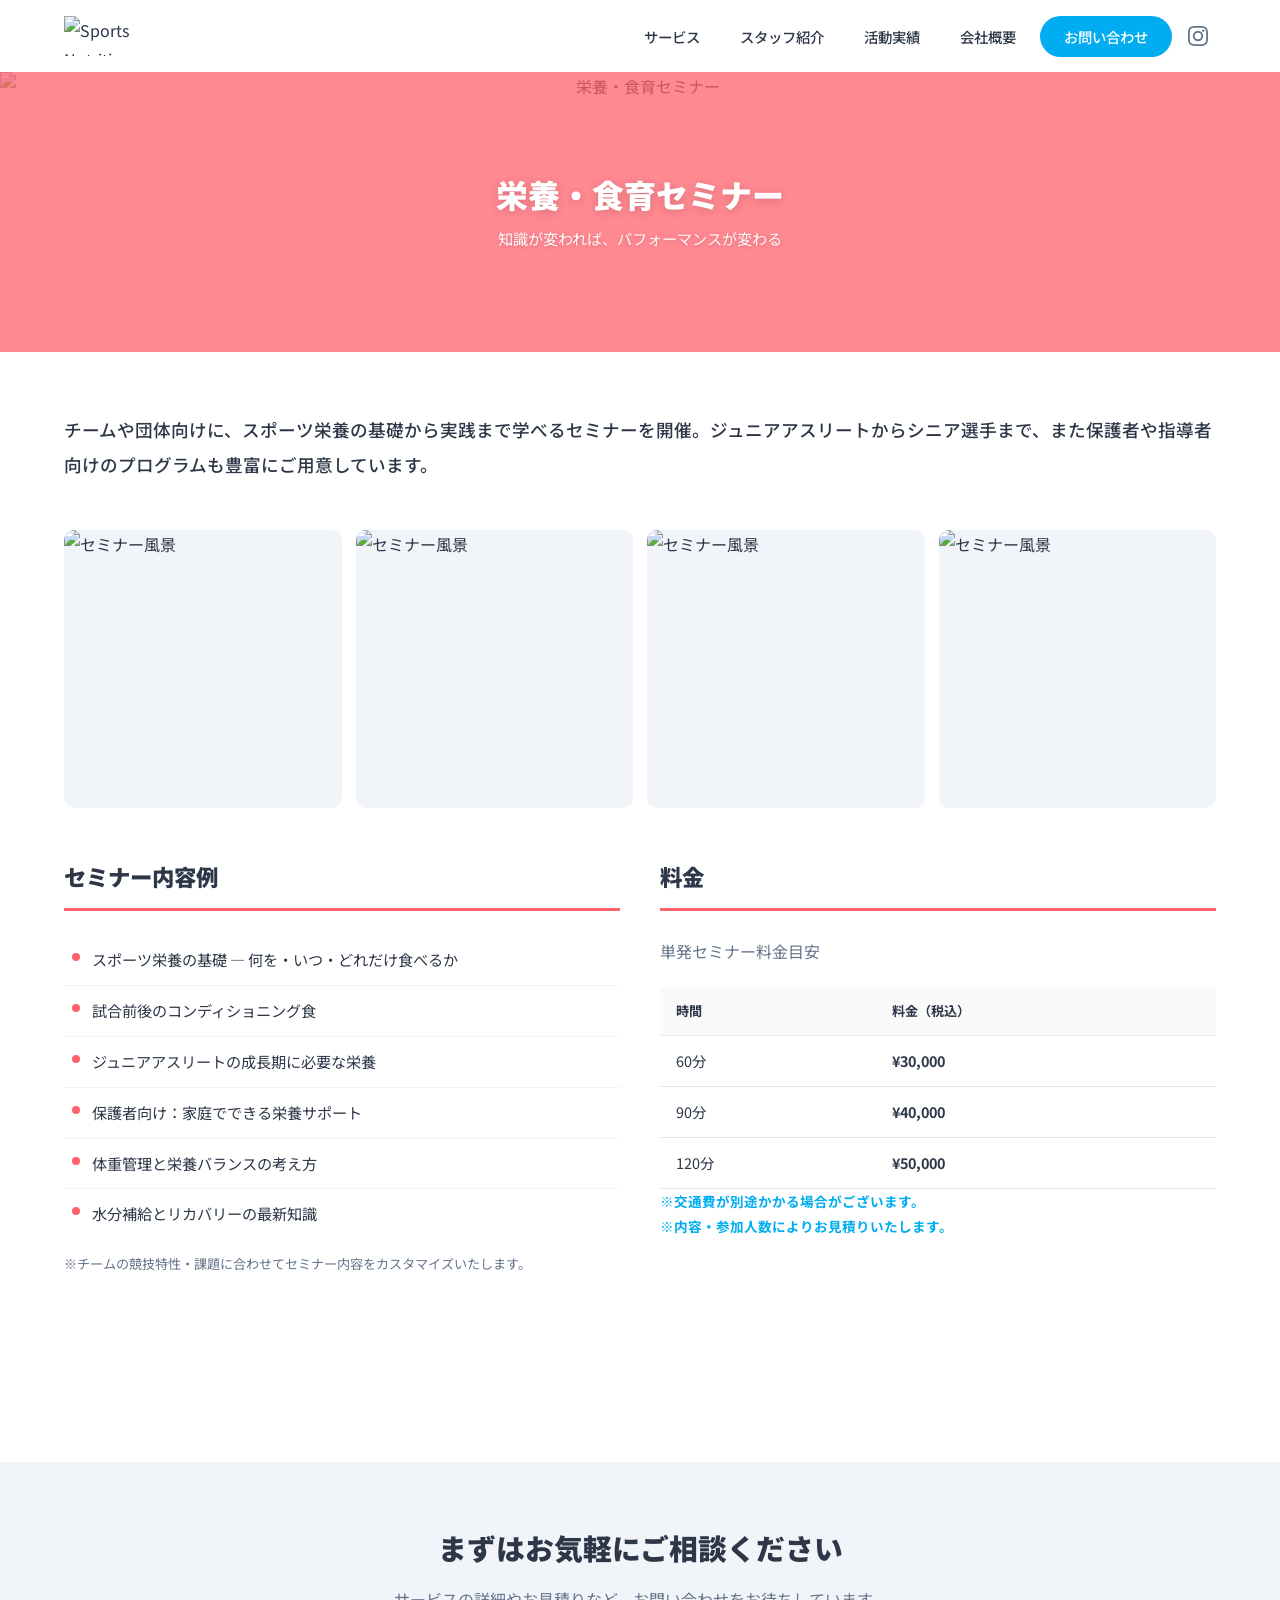
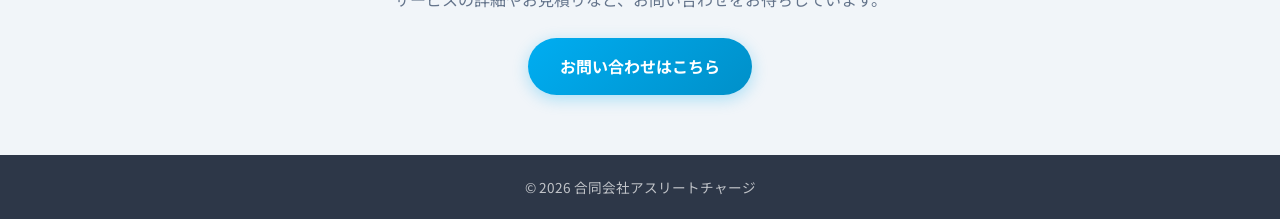
==== services/seminar.html @ feba88a8 "Add files via upload" ====
<!DOCTYPE html>
<html lang="ja">
<head>
  <meta charset="UTF-8">
  <meta name="viewport" content="width=device-width, initial-scale=1.0">
  <title>栄養・食育セミナー | スポーツ栄養サポート</title>
  <link rel="stylesheet" href="../css/style.css">
  <link rel="stylesheet" href="../css/service-detail.css">
  <link rel="preconnect" href="https://fonts.googleapis.com">
  <link rel="preconnect" href="https://fonts.gstatic.com" crossorigin>
  <link href="https://fonts.googleapis.com/css2?family=Noto+Sans+JP:wght@400;500;700;900&family=Poppins:wght@600;700;800&display=swap" rel="stylesheet">
</head>
<body>

  <!-- HEADER -->
  <header class="header header--scrolled" id="header">
    <div class="container header__inner">
      <a href="../index.html" class="header__logo">
        <img src="../images/common/logo.png" alt="Sports Nutrition" class="logo-img">
      </a>
      <nav class="header__nav" id="nav">
        <ul class="nav-list">
          <li class="nav-item--has-sub">
            <a href="../index.html#services" class="nav-link">サービス</a>
            <ul class="nav-sub">
              <li><a href="cafeteria.html" class="nav-sub__link">食堂運営</a></li>
              <li><a href="bento.html" class="nav-sub__link">弁当受注</a></li>
              <li><a href="seminar.html" class="nav-sub__link">栄養セミナー</a></li>
              <li><a href="consulting.html" class="nav-sub__link">栄養コンサルティング</a></li>
              <li><a href="counseling.html" class="nav-sub__link">オンライン栄養相談</a></li>
            </ul>
          </li>
          <li><a href="../index.html#team" class="nav-link">スタッフ紹介</a></li>
          <li><a href="../index.html#results" class="nav-link">活動実績</a></li>
          <li><a href="../index.html#company" class="nav-link">会社概要</a></li>
          <li><a href="mailto:info@sports-nutrition.example.jp?subject=%E3%81%8A%E5%95%8F%E3%81%84%E5%90%88%E3%82%8F%E3%81%9B" class="nav-link nav-link--cta">お問い合わせ</a></li>
        </ul>
      </nav>
      <div class="header__social">
        <a href="https://www.instagram.com/athletecharge" target="_blank" rel="noopener" class="social-icon social-icon--instagram" aria-label="Instagram">
          <svg viewBox="0 0 24 24" width="20" height="20" fill="currentColor"><path d="M12 2.163c3.204 0 3.584.012 4.85.07 3.252.148 4.771 1.691 4.919 4.919.058 1.265.069 1.645.069 4.849 0 3.205-.012 3.584-.069 4.849-.149 3.225-1.664 4.771-4.919 4.919-1.266.058-1.644.07-4.85.07-3.204 0-3.584-.012-4.849-.07-3.26-.149-4.771-1.699-4.919-4.92-.058-1.265-.07-1.644-.07-4.849 0-3.204.013-3.583.07-4.849.149-3.227 1.664-4.771 4.919-4.919 1.266-.057 1.645-.069 4.849-.069zM12 0C8.741 0 8.333.014 7.053.072 2.695.272.273 2.69.073 7.052.014 8.333 0 8.741 0 12c0 3.259.014 3.668.072 4.948.2 4.358 2.618 6.78 6.98 6.98C8.333 23.986 8.741 24 12 24c3.259 0 3.668-.014 4.948-.072 4.354-.2 6.782-2.618 6.979-6.98.059-1.28.073-1.689.073-4.948 0-3.259-.014-3.667-.072-4.947-.196-4.354-2.617-6.78-6.979-6.98C15.668.014 15.259 0 12 0zm0 5.838a6.162 6.162 0 100 12.324 6.162 6.162 0 000-12.324zM12 16a4 4 0 110-8 4 4 0 010 8zm6.406-11.845a1.44 1.44 0 100 2.881 1.44 1.44 0 000-2.881z"/></svg>
        </a>
      </div>
      <button class="header__hamburger" id="hamburger" aria-label="メニューを開く">
        <span></span><span></span><span></span>
      </button>
    </div>
  </header>

  <!-- HERO -->
  <section class="subpage-hero subpage-hero--red">
    <div class="subpage-hero__bg">
      <img src="../images/home/service-seminar.jpg" alt="栄養・食育セミナー">
      <div class="subpage-hero__overlay subpage-hero__overlay--red"></div>
    </div>
    <div class="container subpage-hero__content">
      <h1 class="subpage-hero__title">栄養・食育セミナー</h1>
      <p class="subpage-hero__subtitle">知識が変われば、パフォーマンスが変わる</p>
    </div>
  </section>

  <!-- MAIN CONTENT -->
  <section class="service-detail">
    <div class="container">
      <p class="lead">チームや団体向けに、スポーツ栄養の基礎から実践まで学べるセミナーを開催。ジュニアアスリートからシニア選手まで、また保護者や指導者向けのプログラムも豊富にご用意しています。</p>

      <!-- 写真ギャラリー -->
      <div class="seminar-gallery">
        <div class="seminar-gallery__item">
          <img src="../images/seminar/seminar-photo-01.jpg" alt="セミナー風景">
        </div>
        <div class="seminar-gallery__item">
          <img src="../images/seminar/seminar-photo-02.jpg" alt="セミナー風景">
        </div>
        <div class="seminar-gallery__item">
          <img src="../images/seminar/seminar-photo-03.jpg" alt="セミナー風景">
        </div>
        <div class="seminar-gallery__item">
          <img src="../images/seminar/seminar-photo-04.jpg" alt="セミナー風景">
        </div>
      </div>

      <!-- セミナー内容例 & 講演実績 2カラム -->
      <div class="seminar-columns">
        <div class="seminar-columns__col">
          <h2 class="border--red">セミナー内容例</h2>
          <ul class="seminar-list">
            <li>スポーツ栄養の基礎 ― 何を・いつ・どれだけ食べるか</li>
            <li>試合前後のコンディショニング食</li>
            <li>ジュニアアスリートの成長期に必要な栄養</li>
            <li>保護者向け：家庭でできる栄養サポート</li>
            <li>体重管理と栄養バランスの考え方</li>
            <li>水分補給とリカバリーの最新知識</li>
          </ul>
          <p class="seminar-text-note">※チームの競技特性・課題に合わせてセミナー内容をカスタマイズいたします。</p>
        </div>
        <div class="seminar-columns__col">
          <h2 class="border--red">料金</h2>
          <p>単発セミナー料金目安</p>
          <div class="reservation-notice">
            <table class="cancel-table">
              <thead>
                <tr>
                  <th>時間</th>
                  <th>料金（税込）</th>
                </tr>
              </thead>
              <tbody>
                <tr>
                  <td>60分</td>
                  <td><strong>¥30,000</strong></td>
                </tr>
                <tr>
                  <td>90分</td>
                  <td><strong>¥40,000</strong></td>
                </tr>
                <tr>
                  <td>120分</td>
                  <td><strong>¥50,000</strong></td>
                </tr>
              </tbody>
            </table>
            <p class="reservation-notice__note">※交通費が別途かかる場合がございます。<br>※内容・参加人数によりお見積りいたします。</p>
          </div>
        </div>
      </div>
    </div>
  </section>

  <!-- SUB PAGE CTA -->
  <section class="subpage-cta">
    <div class="container">
      <h2>まずはお気軽にご相談ください</h2>
      <p>サービスの詳細やお見積りなど、お問い合わせをお待ちしています。</p>
      <a href="../index.html#contact" class="btn btn--primary">お問い合わせはこちら</a>
    </div>
  </section>

  <!-- FOOTER -->
  <footer class="footer">
    <div class="footer__bottom">
      <p>&copy; 2026 合同会社アスリートチャージ</p>
    </div>
  </footer>

  <script src="../js/main.js"></script>
</body>
</html>
---- css/style.css ----
/* ========================================
   Sports Nutrition - Stylesheet
   Brand Colors:
     Blue:   #00adf1
     Yellow: #ffb900
     Red:    #ff616d
     Green:  #55c064
   ======================================== */

/* ---------- Reset & Base ---------- */
*,
*::before,
*::after {
  margin: 0;
  padding: 0;
  box-sizing: border-box;
}

:root {
  --blue: #00adf1;
  --blue-light: #e6f7fe;
  --blue-dark: #0090c9;
  --yellow: #ffb900;
  --yellow-light: #fff6dd;
  --yellow-dark: #d99e00;
  --red: #ff616d;
  --red-light: #ffe8ea;
  --red-dark: #e04550;
  --green: #55c064;
  --green-light: #e8f7ea;
  --green-dark: #43a352;
  --dark: #2d3748;
  --gray: #64748b;
  --gray-light: #f1f5f9;
  --white: #ffffff;
  --radius: 16px;
  --radius-sm: 10px;
  --radius-lg: 24px;
  --shadow: 0 4px 24px rgba(0, 0, 0, 0.06);
  --shadow-lg: 0 8px 40px rgba(0, 0, 0, 0.10);
  --transition: 0.3s cubic-bezier(0.4, 0, 0.2, 1);
}

html {
  scroll-behavior: smooth;
  scroll-padding-top: 80px;
}

body {
  font-family: 'Noto Sans JP', sans-serif;
  font-size: 16px;
  line-height: 1.8;
  color: var(--dark);
  background: var(--white);
  overflow-x: hidden;
}

img {
  max-width: 100%;
  height: auto;
  display: block;
}

a {
  text-decoration: none;
  color: inherit;
  transition: var(--transition);
}

ul {
  list-style: none;
}

.container {
  max-width: 1200px;
  margin: 0 auto;
  padding: 0 24px;
}

.sp-hide {
  display: inline;
}

/* ---------- Buttons ---------- */
.btn {
  display: inline-flex;
  align-items: center;
  justify-content: center;
  padding: 14px 32px;
  border-radius: 50px;
  font-size: 1rem;
  font-weight: 700;
  cursor: pointer;
  border: none;
  transition: var(--transition);
  text-align: center;
}

.btn--primary {
  background: linear-gradient(135deg, var(--blue), var(--blue-dark));
  color: var(--white);
  box-shadow: 0 4px 16px rgba(0, 173, 241, 0.3);
}

.btn--primary:hover {
  transform: translateY(-2px);
  box-shadow: 0 6px 24px rgba(0, 173, 241, 0.4);
}

.btn--outline {
  background: transparent;
  color: var(--blue);
  border: 2px solid var(--blue);
}

.btn--outline:hover {
  background: var(--blue);
  color: var(--white);
}

.btn--white {
  background: var(--white);
  color: var(--blue);
  box-shadow: 0 4px 16px rgba(0, 0, 0, 0.1);
}

.btn--white:hover {
  transform: translateY(-2px);
  box-shadow: 0 6px 24px rgba(0, 0, 0, 0.15);
}

.btn--full {
  width: 100%;
}

/* ---------- Section Common ---------- */
.section {
  padding: 100px 0;
}

.section--colored {
  background: var(--gray-light);
}

.section__header {
  text-align: center;
  margin-bottom: 60px;
}

.section__label {
  display: inline-block;
  font-family: 'Poppins', sans-serif;
  font-weight: 700;
  font-size: 0.875rem;
  letter-spacing: 0.1em;
  text-transform: uppercase;
  color: var(--blue);
  background: var(--blue-light);
  padding: 6px 20px;
  border-radius: 50px;
  margin-bottom: 16px;
}

.section__title {
  font-size: 2.25rem;
  font-weight: 900;
  line-height: 1.3;
  margin-bottom: 12px;
}

.section__subtitle {
  font-size: 1.1rem;
  color: var(--gray);
}

/* ---------- Header ---------- */
.header {
  position: fixed;
  top: 0;
  left: 0;
  width: 100%;
  z-index: 1000;
  background: rgba(255, 255, 255, 0.95);
  backdrop-filter: blur(12px);
  transition: var(--transition);
}

.header--scrolled {
  box-shadow: 0 2px 20px rgba(0, 0, 0, 0.08);
}

.header__inner {
  display: flex;
  align-items: center;
  justify-content: space-between;
  height: 72px;
}

.header__logo {
  display: flex;
  align-items: center;
  gap: 10px;
}

.logo-img {
  height: 40px;
  width: 120px;
  object-fit: contain;
  display: block;
}

.logo-img--inline {
  height: 32px;
  width: 96px;
  object-fit: contain;
  display: inline-block;
  vertical-align: middle;
  margin-right: 8px;
}

.header__nav {
  margin-left: auto;
}

.nav-list {
  display: flex;
  align-items: center;
  gap: 8px;
}

.nav-link {
  padding: 8px 16px;
  font-size: 0.9rem;
  font-weight: 500;
  color: var(--dark);
  border-radius: 50px;
  transition: var(--transition);
}

.nav-link:hover {
  color: var(--blue);
  background: var(--blue-light);
}

/* Nav submenu (desktop: dropdown on hover) */
.nav-item--has-sub {
  position: relative;
}

.nav-sub {
  display: none;
  position: absolute;
  top: 100%;
  left: 0;
  min-width: 220px;
  background: var(--white);
  border-radius: var(--radius-sm);
  box-shadow: var(--shadow-lg);
  padding: 8px 0;
  z-index: 100;
}

.nav-item--has-sub:hover .nav-sub {
  display: block;
}

.nav-sub__link {
  display: block;
  padding: 10px 20px;
  font-size: 0.85rem;
  font-weight: 500;
  color: var(--dark);
  transition: var(--transition);
}

.nav-sub__link:hover {
  color: var(--blue);
  background: var(--blue-light);
}

.nav-link--cta {
  background: var(--blue);
  color: var(--white) !important;
  padding: 10px 24px;
}

.nav-link--cta:hover {
  background: var(--blue-dark);
  color: var(--white) !important;
}

.header__hamburger {
  display: none;
  flex-direction: column;
  gap: 5px;
  background: none;
  border: none;
  cursor: pointer;
  padding: 8px;
}

.header__hamburger span {
  display: block;
  width: 24px;
  height: 2px;
  background: var(--dark);
  border-radius: 2px;
  transition: var(--transition);
}

/* ---------- Hero ---------- */
/* ---------- Hero ---------- */
.hero {
  padding-top: 72px;
  background: var(--white);
  overflow: hidden;
}

.hero__inner {
  max-width: 1200px;
  margin: 0 auto;
  padding: 0 24px;
  display: flex;
  align-items: center;
  min-height: 520px;
  gap: 40px;
}

/* --- Text side --- */
.hero__text {
  flex: 1;
  min-width: 0;
  padding: 56px 0;
  opacity: 0;
  animation: heroFadeUp 0.8s cubic-bezier(0.22, 1, 0.36, 1) 0.2s forwards;
}

.hero__label {
  display: inline-block;
  font-family: 'Poppins', sans-serif;
  font-size: 0.75rem;
  font-weight: 700;
  letter-spacing: 0.12em;
  text-transform: uppercase;
  color: var(--blue);
  background: var(--blue-light);
  padding: 4px 14px;
  border-radius: 100px;
  margin-bottom: 20px;
}

.hero__title {
  font-size: 2.8rem;
  font-weight: 900;
  line-height: 1.45;
  margin-bottom: 20px;
  color: var(--dark);
}

.hero__title-main {
  display: block;
}

.text-highlight {
  color: var(--blue);
  -webkit-text-fill-color: var(--blue);
}

.hero__desc {
  font-size: 0.95rem;
  color: var(--gray);
  line-height: 2;
  margin-bottom: 28px;
  opacity: 0;
  animation: heroFadeUp 0.8s cubic-bezier(0.22, 1, 0.36, 1) 0.5s forwards;
}

/* Color dots */
.hero__colors {
  display: flex;
  gap: 8px;
  margin-bottom: 32px;
  opacity: 0;
  animation: heroFadeUp 0.6s cubic-bezier(0.22, 1, 0.36, 1) 0.7s forwards;
}

.hero__dot {
  width: 10px;
  height: 10px;
  border-radius: 50%;
}

.hero__dot--blue   { background: var(--blue); }
.hero__dot--yellow { background: var(--yellow); }
.hero__dot--red    { background: var(--red); }
.hero__dot--green  { background: var(--green); }

/* CTA button */
.hero__cta {
  display: inline-block;
  padding: 14px 36px;
  font-size: 0.9rem;
  font-weight: 700;
  color: var(--white);
  background: var(--blue);
  border-radius: 100px;
  transition: var(--transition);
  opacity: 0;
  animation: heroFadeUp 0.6s cubic-bezier(0.22, 1, 0.36, 1) 0.8s forwards;
}

.hero__cta:hover {
  background: var(--blue-dark);
  box-shadow: 0 4px 16px rgba(0, 173, 241, 0.3);
  transform: translateY(-2px);
}

/* --- Visual side --- */
.hero__visual {
  flex: 1;
  min-width: 0;
  display: flex;
  align-items: center;
  justify-content: flex-end;
  opacity: 0;
  animation: heroFadeIn 1s cubic-bezier(0.22, 1, 0.36, 1) 0.4s forwards;
}

.hero__visual img {
  width: 100%;
  max-width: 540px;
  height: auto;
  display: block;
  border-radius: var(--radius-lg);
  object-fit: cover;
}

@keyframes heroFadeUp {
  0%   { opacity: 0; transform: translateY(24px); }
  100% { opacity: 1; transform: translateY(0); }
}

@keyframes heroFadeIn {
  0%   { opacity: 0; transform: scale(0.97); }
  100% { opacity: 1; transform: scale(1); }
}

/* ---------- About ---------- */
/* ---------- About ---------- */
.about {
  position: relative;
  overflow: hidden;
}

.about__message {
  max-width: 760px;
  margin: 0 auto 56px;
  text-align: center;
}

.about__headline {
  font-size: 1.8rem;
  font-weight: 900;
  line-height: 1.6;
  margin-bottom: 24px;
  color: var(--dark);
}

.about__desc {
  color: var(--gray);
  line-height: 2;
  font-size: 0.95rem;
  text-align: left;
}

/* Value cards */
.about__values {
  display: grid;
  grid-template-columns: repeat(3, 1fr);
  gap: 28px;
}

.about__value-card {
  background: var(--white);
  border-radius: var(--radius);
  padding: 36px 28px;
  box-shadow: var(--shadow);
  border-top: 4px solid transparent;
  transition: var(--transition);
}

.about__value-card:hover {
  transform: translateY(-4px);
  box-shadow: var(--shadow-lg);
}

.about__value-card[data-color="blue"]   { border-top-color: var(--blue); }
.about__value-card[data-color="yellow"] { border-top-color: var(--yellow); }
.about__value-card[data-color="red"]    { border-top-color: var(--red); }
.about__value-card[data-color="green"]  { border-top-color: var(--green); }

.about__value-number {
  display: inline-block;
  font-family: 'Poppins', sans-serif;
  font-size: 2rem;
  font-weight: 800;
  color: rgba(0, 0, 0, 0.06);
  line-height: 1;
  margin-bottom: 16px;
}

.about__value-card[data-color="blue"]   .about__value-number { color: rgba(0, 173, 241, 0.35); }
.about__value-card[data-color="yellow"] .about__value-number { color: rgba(255, 185, 0, 0.4); }
.about__value-card[data-color="red"]    .about__value-number { color: rgba(255, 97, 109, 0.35); }

.about__value-title {
  font-size: 1.05rem;
  font-weight: 700;
  color: var(--dark);
  margin-bottom: 12px;
  line-height: 1.5;
}

.about__value-desc {
  font-size: 0.88rem;
  color: var(--gray);
  line-height: 1.9;
  margin-bottom: 0;
}

/* ---------- Services ---------- */
.services__grid {
  display: grid;
  grid-template-columns: repeat(3, 1fr);
  gap: 24px;
}

.service-card {
  background: var(--white);
  border-radius: var(--radius);
  box-shadow: var(--shadow);
  transition: var(--transition);
  position: relative;
  overflow: hidden;
  display: flex;
  flex-direction: column;
}

.service-card::before {
  display: none;
}

.service-card:hover {
  transform: translateY(-6px);
  box-shadow: var(--shadow-lg);
}

/* Service card image */
.service-card__img {
  position: relative;
  width: 100%;
  height: 180px;
  overflow: hidden;
  flex-shrink: 0;
}

.service-card__img img {
  width: 100%;
  height: 100%;
  object-fit: cover;
  display: block;
  transition: transform 0.4s ease;
}

.service-card:hover .service-card__img img {
  transform: scale(1.05);
}

/* Placeholder shown when image fails to load */
.service-card__img-placeholder {
  position: absolute;
  inset: 0;
  display: flex;
  align-items: center;
  justify-content: center;
  font-size: 1rem;
  font-weight: 600;
  color: var(--gray);
  gap: 6px;
}

.service-card__img-placeholder--blue   { background: var(--blue-light); }
.service-card__img-placeholder--yellow { background: var(--yellow-light); }
.service-card__img-placeholder--red    { background: var(--red-light); }
.service-card__img-placeholder--green  { background: var(--green-light); }

/* Hide placeholder when image loads */
.service-card__img img[src]:not([src=""]) ~ .service-card__img-placeholder {
  opacity: 0;
}

.service-card__body {
  padding: 24px 28px 28px;
  flex: 1;
  display: flex;
  flex-direction: column;
}

.service-card__title {
  font-size: 1.15rem;
  font-weight: 800;
  margin-bottom: 10px;
  line-height: 1.4;
}

.service-card__desc {
  font-size: 0.9rem;
  color: var(--gray);
  margin-bottom: 16px;
  line-height: 1.8;
}

.service-card__features {
  list-style: none;
}

.service-card__features li {
  font-size: 0.85rem;
  color: var(--gray);
  padding: 4px 0;
  padding-left: 20px;
  position: relative;
}

.service-card__features li::before {
  content: '✓';
  position: absolute;
  left: 0;
  font-weight: 700;
}

a.service-card {
  display: block;
  color: inherit;
  text-decoration: none;
  cursor: pointer;
}

.service-card__more {
  display: inline-block;
  margin-top: 16px;
  font-size: 0.9rem;
  font-weight: 700;
  transition: var(--transition);
}

.service-card[data-color="blue"] .service-card__more { color: var(--blue); }
.service-card[data-color="yellow"] .service-card__more { color: var(--yellow-dark); }
.service-card[data-color="red"] .service-card__more { color: var(--red); }
.service-card[data-color="green"] .service-card__more { color: var(--green); }

.service-card:hover .service-card__more {
  transform: translateX(4px);
  display: inline-block;
}

.service-card[data-color="blue"] .service-card__features li::before { color: var(--blue); }
.service-card[data-color="yellow"] .service-card__features li::before { color: var(--yellow); }
.service-card[data-color="red"] .service-card__features li::before { color: var(--red); }
.service-card[data-color="green"] .service-card__features li::before { color: var(--green); }

/* Coming soon overlay */
.service-card--coming-soon {
  position: relative;
  cursor: default;
  pointer-events: none;
}

.coming-soon-overlay {
  position: absolute;
  inset: 0;
  background: rgba(255, 255, 255, 0.7);
  display: flex;
  align-items: center;
  justify-content: center;
  border-radius: var(--radius);
  z-index: 2;
}

.coming-soon-label {
  font-size: 1.2rem;
  font-weight: 800;
  color: var(--dark);
  background: rgba(255, 255, 255, 0.9);
  padding: 10px 32px;
  border-radius: 50px;
  border: 2px solid var(--gray-light);
  letter-spacing: 0.1em;
}

/* ---------- Team ---------- */
.team__grid {
  display: grid;
  grid-template-columns: repeat(3, 1fr);
  gap: 30px;
}

.team-card {
  background: var(--white);
  border-radius: var(--radius);
  padding: 36px 28px;
  box-shadow: var(--shadow);
  text-align: center;
  transition: var(--transition);
}

.team-card:hover {
  transform: translateY(-4px);
  box-shadow: var(--shadow-lg);
}

.team-card__avatar {
  width: 120px;
  height: 120px;
  border-radius: 50%;
  overflow: hidden;
  margin: 0 auto 20px;
  border: 3px solid var(--gray-light);
  box-shadow: 0 4px 12px rgba(0, 0, 0, 0.08);
}

.team-card__avatar img {
  width: 100%;
  height: 100%;
  object-fit: cover;
}

.team-card__name {
  font-size: 1.2rem;
  font-weight: 800;
  margin-bottom: 4px;
}

.team-card__role {
  display: block;
  font-size: 0.85rem;
  color: var(--blue);
  font-weight: 600;
  margin-bottom: 16px;
}

.team-card__bio {
  font-size: 0.9rem;
  color: var(--gray);
  line-height: 1.8;
  margin-bottom: 16px;
}

.team-card__records {
  background: var(--gray-light);
  border-radius: var(--radius-sm);
  padding: 16px 20px;
  margin-top: 4px;
}

.team-card__records-title {
  font-size: 0.78rem;
  font-weight: 700;
  color: var(--dark);
  margin-bottom: 8px;
  letter-spacing: 0.04em;
}

.team-card__records-list {
  display: flex;
  flex-wrap: wrap;
  gap: 6px;
}

.team-card__records-list li {
  font-size: 0.78rem;
  color: var(--dark);
  background: var(--white);
  padding: 4px 12px;
  border-radius: 100px;
  font-weight: 500;
  line-height: 1.5;
}

.team-card__tags {
  display: flex;
  gap: 8px;
  justify-content: center;
  flex-wrap: wrap;
}

.tag {
  font-size: 0.75rem;
  font-weight: 600;
  padding: 4px 14px;
  border-radius: 50px;
}

.tag--blue { background: var(--blue-light); color: var(--blue-dark); }
.tag--yellow { background: var(--yellow-light); color: var(--yellow-dark); }
.tag--red { background: var(--red-light); color: var(--red-dark); }
.tag--green { background: var(--green-light); color: var(--green-dark); }

/* ---------- Results / Timeline ---------- */
/* ---------- Results List ---------- */
/* Results - 2 column layout */
.results__grid {
  display: grid;
  grid-template-columns: 1fr 1fr;
  gap: 40px;
}

.results__column {
  background: var(--white);
  border-radius: var(--radius);
  padding: 32px 28px;
  box-shadow: var(--shadow);
}

.results__column-title {
  display: flex;
  align-items: center;
  gap: 10px;
  font-size: 1.1rem;
  font-weight: 800;
  color: var(--dark);
  margin-bottom: 24px;
  padding-bottom: 14px;
  border-bottom: 1px solid #e2e8f0;
}

.results__column-icon {
  width: 10px;
  height: 10px;
  border-radius: 50%;
  flex-shrink: 0;
}

.results__column-icon--blue   { background: var(--blue); }
.results__column-icon--yellow { background: var(--yellow); }

/* Seminar list */
.results__seminar-list {
  list-style: none;
  padding: 0;
  margin: 0;
  display: flex;
  flex-direction: column;
  gap: 0;
}

.results__seminar-list li {
  font-size: 0.9rem;
  color: var(--dark);
  line-height: 1.6;
  padding: 12px 0;
  border-bottom: 1px solid #f1f5f9;
  position: relative;
  padding-left: 16px;
}

.results__seminar-list li::before {
  content: '';
  position: absolute;
  left: 0;
  top: 50%;
  transform: translateY(-50%);
  width: 6px;
  height: 6px;
  border-radius: 50%;
  background: var(--blue);
}

.results__seminar-list li:last-child {
  border-bottom: none;
}

/* Media grid */
.results__media-grid {
  display: flex;
  flex-direction: column;
  gap: 24px;
}

.results__media-entry {
  display: flex;
  flex-direction: column;
  max-width: 85%;
}

.results__media-item {
  border-radius: var(--radius-sm);
  overflow: hidden;
  background: var(--gray-light);
  aspect-ratio: 16 / 9;
}

.results__media-item img {
  width: 100%;
  height: 100%;
  object-fit: cover;
  display: block;
}

.results__media-item--video {
  aspect-ratio: 16 / 9;
}

.results__media-item--video video {
  width: 100%;
  height: 100%;
  object-fit: cover;
  display: block;
  border-radius: var(--radius-sm);
}

.results__media-caption {
  font-size: 0.82rem;
  color: var(--text-light);
  line-height: 1.7;
  margin-top: 8px;
  padding-left: 4px;
}

/* ---------- Header Social ---------- */
.header__social {
  display: flex;
  align-items: center;
  gap: 8px;
  margin-left: 8px;
}

.social-icon {
  display: flex;
  align-items: center;
  justify-content: center;
  width: 36px;
  height: 36px;
  border-radius: 50%;
  transition: var(--transition);
  color: var(--gray);
}

.social-icon--note:hover {
  background: #41c9b4;
  color: var(--white);
}

.social-icon--instagram:hover {
  background: linear-gradient(45deg, #f09433, #e6683c, #dc2743, #cc2366, #bc1888);
  color: var(--white);
}

/* ---------- SNS Section ---------- */
/* SNS - Instagram grid */
.sns__instagram {
  max-width: 720px;
  margin: 0 auto;
}

.sns__photo-grid {
  display: grid;
  grid-template-columns: repeat(3, 1fr);
  gap: 12px;
  margin-bottom: 32px;
}

.sns__photo {
  aspect-ratio: 1;
  border-radius: var(--radius-sm);
  overflow: hidden;
  background: var(--gray-light);
  transition: var(--transition);
}

.sns__photo:hover {
  transform: scale(1.04);
  box-shadow: var(--shadow);
}

.sns__photo img {
  width: 100%;
  height: 100%;
  object-fit: cover;
  display: block;
}

.sns__follow {
  text-align: center;
}

.sns__follow-btn {
  display: inline-flex;
  align-items: center;
  gap: 10px;
  padding: 14px 32px;
  font-size: 0.9rem;
  font-weight: 700;
  color: var(--white);
  background: linear-gradient(45deg, #f09433, #e6683c, #dc2743, #cc2366, #bc1888);
  border-radius: 100px;
  transition: var(--transition);
}

.sns__follow-btn:hover {
  transform: translateY(-2px);
  box-shadow: 0 4px 16px rgba(220, 39, 67, 0.3);
}

.sns__follow-btn svg {
  fill: var(--white);
}

/* ---------- Footer Social ---------- */
/* ---------- Contact ---------- */
.contact__centered {
  max-width: 700px;
  margin: 0 auto;
}

.contact__mail-cta {
  text-align: center;
  background: var(--white);
  border-radius: var(--radius-lg);
  padding: 48px 40px;
  box-shadow: var(--shadow-lg);
  margin-bottom: 32px;
}

.contact__mail-icon {
  font-size: 3rem;
  margin-bottom: 16px;
}

.contact__mail-desc {
  font-size: 1.05rem;
  color: var(--gray);
  line-height: 2;
  margin-bottom: 28px;
}

.contact__mail-link {
  display: block;
  margin-bottom: 24px;
  text-decoration: none;
}

.contact__mail-address {
  display: inline-block;
  font-family: 'Poppins', sans-serif;
  font-size: 1.3rem;
  font-weight: 700;
  color: var(--blue);
  padding: 12px 28px;
  border: 2px solid var(--blue-light);
  border-radius: var(--radius-sm);
  background: var(--blue-light);
  transition: var(--transition);
  letter-spacing: 0.01em;
}

.contact__mail-link:hover .contact__mail-address {
  background: var(--blue);
  color: var(--white);
  border-color: var(--blue);
}

.contact__sub-info {
  display: grid;
  grid-template-columns: 1fr 1fr;
  gap: 16px;
}

.contact-info-card {
  display: flex;
  align-items: center;
  gap: 16px;
  padding: 20px 24px;
  background: var(--white);
  border-radius: var(--radius-sm);
  box-shadow: var(--shadow);
  transition: var(--transition);
}

.contact-info-card:hover {
  transform: translateY(-2px);
  box-shadow: var(--shadow-lg);
}

.contact-info-card__icon {
  width: 50px;
  height: 50px;
  border-radius: 50%;
  display: flex;
  align-items: center;
  justify-content: center;
  font-size: 1.4rem;
  flex-shrink: 0;
}

.contact-info-card__icon--blue { background: var(--blue-light); }
.contact-info-card__icon--yellow { background: var(--yellow-light); }
.contact-info-card__icon--green { background: var(--green-light); }

.contact-info-card h4 {
  font-size: 0.9rem;
  font-weight: 700;
  margin-bottom: 2px;
}

.contact-info-card p {
  font-size: 0.95rem;
  font-weight: 600;
  color: var(--dark);
}

.contact-info-card span {
  font-size: 0.8rem;
  color: var(--gray);
}

/* Privacy link */
.contact__privacy {
  text-align: center;
  margin-top: 24px;
  font-size: 0.82rem;
}

.contact__privacy a {
  color: var(--gray);
  text-decoration: underline;
  text-underline-offset: 3px;
  transition: var(--transition);
}

.contact__privacy a:hover {
  color: var(--blue);
}

/* ---------- Modal ---------- */
.modal-overlay {
  position: fixed;
  inset: 0;
  z-index: 10000;
  background: rgba(0, 0, 0, 0.5);
  display: flex;
  align-items: center;
  justify-content: center;
  padding: 24px;
  opacity: 0;
  visibility: hidden;
  transition: opacity 0.3s, visibility 0.3s;
}

.modal-overlay.is-open {
  opacity: 1;
  visibility: visible;
}

.modal {
  background: var(--white);
  border-radius: var(--radius);
  max-width: 640px;
  width: 100%;
  max-height: 80vh;
  overflow-y: auto;
  padding: 40px 36px;
  position: relative;
  transform: translateY(20px);
  transition: transform 0.3s cubic-bezier(0.22, 1, 0.36, 1);
}

.modal-overlay.is-open .modal {
  transform: translateY(0);
}

.modal__close {
  position: absolute;
  top: 16px;
  right: 20px;
  background: none;
  border: none;
  font-size: 1.6rem;
  color: var(--gray);
  cursor: pointer;
  line-height: 1;
  padding: 4px;
  transition: var(--transition);
}

.modal__close:hover {
  color: var(--dark);
}

.modal__title {
  font-size: 1.3rem;
  font-weight: 900;
  color: var(--dark);
  margin-bottom: 28px;
  padding-bottom: 16px;
  border-bottom: 3px solid var(--blue);
}

.modal__body h3 {
  font-size: 0.95rem;
  font-weight: 700;
  color: var(--dark);
  margin-top: 24px;
  margin-bottom: 8px;
}

.modal__body p {
  font-size: 0.88rem;
  color: var(--gray);
  line-height: 1.9;
  margin-bottom: 8px;
}

.modal__body ul {
  list-style: disc;
  padding-left: 20px;
  margin-bottom: 8px;
}

.modal__body ul li {
  font-size: 0.88rem;
  color: var(--gray);
  line-height: 1.9;
}

@media (max-width: 768px) {
  .modal {
    padding: 32px 24px;
    max-height: 85vh;
  }

  .modal__title {
    font-size: 1.1rem;
    margin-bottom: 20px;
  }

  .modal__body h3 {
    font-size: 0.88rem;
  }

  .modal__body p,
  .modal__body ul li {
    font-size: 0.82rem;
  }
}

/* ---------- Company ---------- */
.company__grid {
  display: grid;
  grid-template-columns: 1fr 1fr;
  gap: 48px;
  align-items: center;
}

.company__image {
  border-radius: var(--radius);
  overflow: hidden;
  aspect-ratio: 16 / 10;
  background: var(--gray-light);
}

.company__image img {
  width: 100%;
  height: 100%;
  object-fit: cover;
  display: block;
}

.company__info {
  background: var(--white);
  border-radius: var(--radius);
  box-shadow: var(--shadow);
  overflow: hidden;
}

.company__list {
  margin: 0;
}

.company__row {
  display: flex;
  gap: 20px;
  padding: 16px 24px;
  border-bottom: 1px solid #f1f5f9;
  font-size: 0.92rem;
}

.company__row:last-child {
  border-bottom: none;
}

.company__row:nth-child(odd) {
  background: #fafbfc;
}

.company__row dt {
  width: 80px;
  flex-shrink: 0;
  font-weight: 700;
  color: var(--dark);
}

.company__row dd {
  margin: 0;
  color: var(--gray);
  line-height: 1.7;
}

/* ---------- Footer ---------- */
.footer {
  background: var(--dark);
  color: rgba(255, 255, 255, 0.7);
  padding: 0;
}

.footer__bottom {
  padding: 20px 0;
  text-align: center;
  font-size: 0.85rem;
}

/* ---------- Scroll Animations ---------- */
.fade-in {
  opacity: 0;
  transform: translateY(30px);
  transition: opacity 0.6s ease, transform 0.6s ease;
}

.fade-in.is-visible {
  opacity: 1;
  transform: translateY(0);
}

/* ---------- Responsive ---------- */
@media (max-width: 1024px) {
  .hero__inner {
    min-height: 420px;
    gap: 28px;
  }

  .hero__title {
    font-size: 2.2rem;
  }

  .hero__visual img {
    max-width: 440px;
  }

  .services__grid {
    grid-template-columns: repeat(2, 1fr);
  }

  .team__grid {
    grid-template-columns: repeat(2, 1fr);
  }

  .media__grid {
    grid-template-columns: repeat(2, 1fr);
  }
}

@media (max-width: 768px) {
  .sp-hide {
    display: none;
  }

  .header__nav {
    position: fixed;
    top: 0;
    right: -100%;
    width: 80%;
    max-width: 320px;
    height: 100vh;
    background: var(--white);
    box-shadow: -4px 0 20px rgba(0, 0, 0, 0.1);
    transition: var(--transition);
    padding: 80px 32px 32px;
    z-index: 999;
  }

  .header__nav.is-open {
    right: 0;
  }

  .nav-list {
    flex-direction: column;
    gap: 4px;
    align-items: stretch;
  }

  .nav-link {
    display: block;
    padding: 14px 16px;
    border-radius: var(--radius-sm);
  }

  .nav-sub {
    display: block;
    position: static;
    box-shadow: none;
    background: transparent;
    padding: 0 0 0 12px;
    min-width: 0;
    border-left: 2px solid var(--blue-light);
    margin: 4px 0 4px 16px;
  }

  .nav-sub__link {
    padding: 10px 14px;
    font-size: 0.82rem;
    border-radius: var(--radius-sm);
  }

  .nav-link--cta {
    text-align: center;
    margin-top: 12px;
  }

  .header__social {
    display: none;
  }

  .sns__photo-grid {
    gap: 8px;
  }

  .sns__follow-btn {
    padding: 12px 24px;
    font-size: 0.82rem;
  }

  .results__grid {
    grid-template-columns: 1fr;
    gap: 36px;
  }

  .header__hamburger {
    display: flex;
    z-index: 1001;
  }

  .header__hamburger.is-active span:nth-child(1) {
    transform: rotate(45deg) translate(5px, 5px);
  }

  .header__hamburger.is-active span:nth-child(2) {
    opacity: 0;
  }

  .header__hamburger.is-active span:nth-child(3) {
    transform: rotate(-45deg) translate(5px, -5px);
  }

  .hero__inner {
    min-height: 340px;
    gap: 20px;
  }

  .hero__text {
    padding: 32px 0;
  }

  .hero__label {
    font-size: 0.65rem;
    padding: 3px 10px;
    margin-bottom: 14px;
  }

  .hero__title {
    font-size: 1.5rem;
    margin-bottom: 12px;
  }

  .hero__desc {
    font-size: 0.78rem;
    line-height: 1.8;
    margin-bottom: 20px;
  }

  .hero__colors {
    margin-bottom: 20px;
    gap: 6px;
  }

  .hero__dot {
    width: 8px;
    height: 8px;
  }

  .hero__cta {
    padding: 10px 24px;
    font-size: 0.78rem;
  }

  .hero__visual img {
    border-radius: var(--radius);
  }

  .about__headline {
    font-size: 1.3rem;
  }

  .about__desc {
    font-size: 0.88rem;
  }

  .about__values {
    grid-template-columns: 1fr;
    gap: 20px;
    max-width: 480px;
    margin: 0 auto;
  }

  .about__value-card {
    padding: 28px 24px;
  }

  .services__grid {
    grid-template-columns: 1fr;
  }

  .service-card__title {
    font-size: 1.05rem;
  }

  .team__grid {
    grid-template-columns: 1fr;
  }

  .team-card__name {
    font-size: 1.05rem;
  }

  .team-card__avatar {
    width: 100px;
    height: 100px;
  }

  .section {
    padding: 60px 0;
  }

  .section__title {
    font-size: 1.6rem;
  }

  .section__subtitle {
    font-size: 0.95rem;
  }

  .sns__photo-grid {
    grid-template-columns: repeat(3, 1fr);
    gap: 6px;
  }


  .contact__mail-icon {
    font-size: 2.4rem;
  }

  .contact__mail-desc {
    font-size: 0.9rem;
  }

  .contact__mail-cta {
    padding: 32px 20px;
  }

  .contact__mail-address {
    font-size: 0.95rem;
    padding: 10px 20px;
  }

  .contact__sub-info {
    grid-template-columns: 1fr;
  }

  .contact-info-card {
    padding: 16px 18px;
    gap: 12px;
  }

  .contact-info-card__icon {
    width: 40px;
    height: 40px;
    font-size: 1.1rem;
  }

  .company__grid {
    grid-template-columns: 1fr;
    gap: 28px;
  }

  .company__image {
    max-width: 480px;
    margin: 0 auto;
  }

  .company__row {
    flex-direction: column;
    gap: 4px;
    padding: 14px 20px;
  }

  .company__row dt {
    width: auto;
    font-size: 0.8rem;
    color: var(--blue);
  }

  .company__row dd {
    font-size: 0.88rem;
  }
}

@media (max-width: 480px) {
  .hero__inner {
    min-height: 260px;
    padding: 0 14px;
    gap: 10px;
  }

  .hero__text {
    padding: 20px 0;
  }

  .hero__label {
    font-size: 0.58rem;
    padding: 2px 8px;
    margin-bottom: 10px;
  }

  .hero__title {
    font-size: 1.2rem;
    margin-bottom: 6px;
  }

  .hero__desc {
    font-size: 0.68rem;
    line-height: 1.7;
    margin-bottom: 14px;
  }

  .hero__desc br {
    display: none;
  }

  .hero__colors {
    margin-bottom: 14px;
    gap: 5px;
  }

  .hero__dot {
    width: 6px;
    height: 6px;
  }

  .hero__cta {
    padding: 8px 18px;
    font-size: 0.7rem;
  }

  .hero__visual img {
    border-radius: var(--radius-sm);
  }

  .logo-img {
    height: 32px;
    width: 96px;
  }

  .logo-img--inline {
    height: 24px;
    width: 72px;
  }

  .section__title {
    font-size: 1.4rem;
  }

  .section__subtitle {
    font-size: 0.88rem;
  }

  .section__label {
    font-size: 0.8rem;
  }

  .about__message {
    margin-bottom: 36px;
  }

  .about__headline {
    font-size: 1.1rem;
  }

  .about__desc {
    font-size: 0.82rem;
  }

  .about__value-card {
    padding: 24px 20px;
  }

  .about__value-number {
    font-size: 1.6rem;
    margin-bottom: 12px;
  }

  .about__value-title {
    font-size: 0.95rem;
  }

  .about__value-desc {
    font-size: 0.82rem;
  }

  .service-card__title {
    font-size: 1rem;
  }

  .service-card__desc {
    font-size: 0.82rem;
  }

  .service-card__features li {
    font-size: 0.82rem;
  }

  .service-card__more {
    font-size: 0.82rem;
  }

  .results__column-title {
    font-size: 1rem;
  }

  .results__seminar-list li {
    font-size: 0.82rem;
    padding: 10px 12px 10px 22px;
  }

  .team-card__name {
    font-size: 1rem;
  }

  .team-card__role {
    font-size: 0.8rem;
  }

  .team-card__bio {
    font-size: 0.82rem;
  }

  .team-card__avatar {
    width: 88px;
    height: 88px;
  }

  .tag {
    font-size: 0.7rem;
  }

  .sns__photo-grid {
    gap: 4px;
  }

  .sns__follow-btn {
    padding: 10px 20px;
    font-size: 0.78rem;
  }


  .contact__mail-icon {
    font-size: 2rem;
  }

  .contact__mail-desc {
    font-size: 0.85rem;
  }

  .contact__mail-address {
    font-size: 0.88rem;
    padding: 10px 16px;
  }

  .contact-info-card__title {
    font-size: 0.88rem;
  }

  .contact-info-card__text {
    font-size: 0.82rem;
  }

  .coming-soon-label {
    font-size: 1rem;
    padding: 8px 24px;
  }

  .btn {
    font-size: 0.85rem;
    padding: 12px 24px;
  }


}
                                                       
---- css/service-detail.css ----
/* ========================================
   Service Detail Pages - Stylesheet
   ======================================== */

/* ---------- Sub-page Hero ---------- */
.subpage-hero {
  margin-top: 72px;
  position: relative;
  height: 280px;
  display: flex;
  align-items: center;
  justify-content: center;
  text-align: center;
  overflow: hidden;
}

.subpage-hero__bg {
  position: absolute;
  inset: 0;
  z-index: 0;
}

.subpage-hero__bg img {
  width: 100%;
  height: 100%;
  object-fit: cover;
}

.subpage-hero__overlay {
  position: absolute;
  inset: 0;
}

.subpage-hero__overlay--blue   { background: rgba(0, 173, 241, 0.75); }
.subpage-hero__overlay--yellow { background: rgba(255, 185, 0, 0.75); }
.subpage-hero__overlay--red    { background: rgba(255, 97, 109, 0.75); }
.subpage-hero__overlay--green  { background: rgba(85, 192, 100, 0.75); }

.subpage-hero__content {
  position: relative;
  z-index: 2;
  display: flex;
  flex-direction: column;
  align-items: center;
}

.subpage-hero__title {
  font-size: 2rem;
  font-weight: 900;
  color: var(--white);
  line-height: 1.4;
  margin-bottom: 8px;
  text-shadow: 0 2px 8px rgba(0, 0, 0, 0.15);
}

.subpage-hero__subtitle {
  font-size: 0.95rem;
  color: rgba(255, 255, 255, 0.95);
  max-width: 600px;
  margin: 0 auto;
  text-shadow: 0 1px 4px rgba(0, 0, 0, 0.15);
}

/* ---------- Breadcrumb ---------- */
.breadcrumb {
  padding: 20px 0;
  font-size: 0.85rem;
  color: var(--gray);
}

.breadcrumb a {
  color: var(--blue);
}

.breadcrumb a:hover {
  text-decoration: underline;
}

.breadcrumb span {
  margin: 0 8px;
  color: #cbd5e1;
}

/* ---------- Service Detail Content ---------- */
.service-detail {
  padding: 60px 0 100px;
}

/* Main content */
.service-detail h2 {
  font-size: 1.6rem;
  font-weight: 900;
  margin-bottom: 24px;
  padding-bottom: 12px;
  border-bottom: 3px solid;
  margin-top: 64px;
}

.service-detail h2:first-child {
  margin-top: 0;
}

.service-detail h2.border--blue   { border-color: var(--blue); }
.service-detail h2.border--yellow { border-color: var(--yellow); }
.service-detail h2.border--red    { border-color: var(--red); }
.service-detail h2.border--green  { border-color: var(--green); }

.service-detail p {
  color: var(--gray);
  line-height: 2;
  margin-bottom: 20px;
}

.service-detail .lead {
  font-size: 1.1rem;
  color: var(--dark);
  font-weight: 500;
  line-height: 2;
  margin-bottom: 48px;
}

/* Features list */
.detail-features {
  display: grid;
  grid-template-columns: repeat(3, 1fr);
  gap: 28px;
  margin-bottom: 64px;
}

.detail-feature {
  display: flex;
  flex-direction: column;
  text-align: center;
}

.detail-feature__img {
  width: 100%;
  aspect-ratio: 1 / 1;
  border-radius: var(--radius-sm);
  overflow: hidden;
  margin-bottom: 16px;
  background: var(--gray-light);
}

.detail-feature__img img {
  width: 100%;
  height: 100%;
  object-fit: cover;
  display: block;
}

.detail-feature__title {
  font-size: 1rem;
  font-weight: 700;
  margin-bottom: 8px;
  color: var(--dark);
}

.detail-feature__text {
  font-size: 0.85rem;
  color: var(--gray);
  margin-bottom: 0;
  line-height: 1.7;
  text-align: left;
}

/* Counseling form block */
.counseling-form-block {
  background: #f8fafe;
  border: 1px solid #e2eaf3;
  border-radius: var(--radius-sm);
  padding: 40px;
  text-align: center;
  margin-bottom: 64px;
}

.counseling-form-block__desc {
  font-size: 0.95rem;
  line-height: 1.9;
  color: var(--dark);
  margin-bottom: 24px;
}

.counseling-form-block__table {
  max-width: 480px;
  margin: 0 auto 32px;
}

.counseling-form-block__btn {
  display: inline-block;
  font-size: 1rem;
  padding: 14px 40px;
  margin-bottom: 16px;
}

.counseling-form-block__price {
  font-size: 1.1rem;
  color: var(--dark);
  margin-bottom: 32px;
}

.counseling-form-block__note {
  font-size: 0.8rem;
  color: var(--gray);
}

/* Q&A list */
.qa-list {
  margin-bottom: 64px;
}

.qa-item {
  margin-bottom: 24px;
  border: 1px solid #e8e8e8;
  border-radius: var(--radius-sm);
  overflow: hidden;
}

.qa-item__question {
  display: flex;
  align-items: baseline;
  gap: 12px;
  padding: 20px 24px;
  font-weight: 700;
  font-size: 0.95rem;
  color: var(--dark);
  background: #f9f9f9;
}

.qa-item__answer {
  display: flex;
  align-items: baseline;
  gap: 12px;
  padding: 20px 24px;
  font-size: 1rem;
  line-height: 1.8;
  color: var(--dark);
}

.qa-label {
  flex-shrink: 0;
  display: inline-flex;
  align-items: center;
  justify-content: center;
  width: 28px;
  height: 28px;
  border-radius: 50%;
  font-weight: 700;
  font-size: 0.85rem;
  color: #fff;
}

.qa-label--q {
  background: var(--blue);
}

.qa-label--a {
  background: var(--green);
}

/* Form button wrap */
.counseling-form-btn-wrap {
  text-align: center;
  margin-top: 80px;
  margin-bottom: 64px;
}

.counseling-form-btn-wrap__desc {
  font-size: 0.95rem;
  line-height: 1.9;
  color: var(--dark);
  margin-top: 24px;
  margin-bottom: 0;
}

.counseling-form-btn-wrap .counseling-form-block__btn {
  display: inline-block;
  padding: 20px 56px;
  font-size: 1.15rem;
  font-weight: 700;
  border-radius: 4px;
  letter-spacing: 0.05em;
}

/* Landscape variant for feature images */
.detail-features--landscape .detail-feature__img {
  aspect-ratio: 16 / 9;
  border: 1px solid #e0e0e0;
}



/* Flow / steps */
.detail-flow {
  margin-bottom: 64px;
}

.flow-steps {
  display: flex;
  flex-direction: column;
  gap: 0;
}

.flow-step {
  display: flex;
  align-items: flex-start;
  gap: 20px;
  padding: 24px 0;
  border-bottom: 1px solid #e2e8f0;
}

.flow-step:last-child {
  border-bottom: none;
}

.flow-step__number {
  width: 40px;
  height: 40px;
  border-radius: 50%;
  display: flex;
  align-items: center;
  justify-content: center;
  font-family: 'Poppins', sans-serif;
  font-weight: 800;
  font-size: 1rem;
  color: var(--white);
  flex-shrink: 0;
}

.flow-step__number--blue   { background: var(--blue); }
.flow-step__number--yellow { background: var(--yellow); }
.flow-step__number--red    { background: var(--red); }
.flow-step__number--green  { background: var(--green); }

.flow-step h4 {
  font-size: 1rem;
  font-weight: 700;
  margin-bottom: 4px;
}

.flow-step p {
  font-size: 0.9rem;
  color: var(--gray);
  margin-bottom: 0;
  line-height: 1.7;
}

/* ---------- Pricing (inline) ---------- */
.pricing-inline {
  max-width: 600px;
  margin-bottom: 64px;
}

.pricing-item {
  display: flex;
  justify-content: space-between;
  align-items: baseline;
  padding: 12px 0;
  border-bottom: 1px dashed #e2e8f0;
}

.pricing-item:last-child {
  border-bottom: none;
}

.pricing-label {
  font-size: 0.95rem;
  font-weight: 600;
  color: var(--dark);
}

.pricing-value {
  font-family: 'Poppins', sans-serif;
  font-weight: 700;
  font-size: 1.05rem;
  color: var(--blue);
  white-space: nowrap;
}

.pricing-note {
  font-size: 0.8rem;
  color: var(--gray);
  margin-top: 12px;
  margin-bottom: 48px;
  line-height: 1.6;
}

/* Menu cards */
.menu-price-info {
  font-size: 0.95rem;
  color: var(--dark);
  margin-bottom: 24px;
  line-height: 1.7;
}

.menu-price-info strong {
  font-family: 'Poppins', sans-serif;
  font-weight: 700;
  color: var(--blue);
  font-size: 1.05rem;
}

.menu-cards {
  display: grid;
  grid-template-columns: repeat(3, 1fr);
  gap: 24px;
  margin-bottom: 48px;
}

.menu-card {
  text-align: center;
}

.menu-card__img {
  width: 100%;
  aspect-ratio: 300 / 200;
  border-radius: var(--radius-sm);
  overflow: hidden;
  background: var(--gray-light);
  margin-bottom: 12px;
}

.menu-card__img img {
  width: 100%;
  height: 100%;
  object-fit: cover;
  display: block;
}

.menu-card__name {
  font-size: 0.92rem;
  font-weight: 700;
  color: var(--dark);
}

.pricing-highlight {
  background: var(--blue-light);
  border-left: 4px solid var(--blue);
  border-radius: var(--radius-sm);
  padding: 16px 20px;
  margin-top: 16px;
  margin-bottom: 48px;
}

.pricing-highlight p {
  font-size: 0.9rem;
  font-weight: 600;
  color: var(--dark);
  line-height: 1.7;
  margin-bottom: 0;
}

/* Pricing cards (horizontal) */
.pricing-cards {
  display: grid;
  grid-template-columns: repeat(3, 1fr);
  gap: 24px;
  margin-bottom: 16px;
}

.pricing-card {
  border-radius: var(--radius-sm);
  overflow: hidden;
  box-shadow: var(--shadow);
  background: var(--white);
}

.pricing-card__img {
  width: 100%;
  aspect-ratio: 300 / 200;
  overflow: hidden;
  background: var(--gray-light);
}

.pricing-card__img img {
  width: 100%;
  height: 100%;
  object-fit: cover;
  display: block;
}

.pricing-card__body {
  padding: 20px;
}

.pricing-card__name {
  font-size: 1rem;
  font-weight: 700;
  color: var(--dark);
  margin-bottom: 6px;
}

.pricing-card__price {
  font-family: 'Poppins', sans-serif;
  font-weight: 700;
  font-size: 1.1rem;
  color: var(--blue);
  margin-bottom: 10px;
}

.pricing-card__price span {
  font-size: 0.8rem;
  font-weight: 500;
  color: var(--gray);
}

.pricing-card__desc {
  font-size: 0.82rem;
  color: var(--gray);
  line-height: 1.7;
  margin-bottom: 0;
}

/* ---------- Reservation Notice ---------- */
.reservation-notice {
  margin-bottom: 48px;
}

.reservation-notice p {
  font-size: 0.92rem;
  color: #333;
  line-height: 1.9;
  margin-bottom: 12px;
}

.reservation-notice p:last-child {
  margin-bottom: 0;
}

.reservation-notice__note {
  font-size: 0.85rem !important;
  color: var(--blue) !important;
  font-weight: 700;
  margin-bottom: 0;
}

/* Cancel table */
.cancel-table {
  width: 100%;
  border-collapse: collapse;
  font-size: 0.9rem;
  margin-top: 4px;
}

.cancel-table th,
.cancel-table td {
  padding: 12px 16px;
  text-align: left;
  border-bottom: 1px solid #e2e8f0;
}

.cancel-table th {
  font-weight: 700;
  color: var(--dark);
  font-size: 0.82rem;
  background: rgba(0, 0, 0, 0.02);
}

.cancel-table td {
  color: var(--dark);
}

.cancel-free {
  color: var(--green);
  font-weight: 700;
}

.cancel-half {
  color: var(--yellow-dark, #d49700);
  font-weight: 700;
}

.cancel-full {
  color: var(--red);
  font-weight: 700;
}

/* Calc example */
.calc-example {
  margin-top: 16px;
  padding: 20px 24px;
  background: var(--gray-light);
  border-radius: var(--radius-sm);
}

.calc-example h4 {
  font-size: 0.88rem;
  font-weight: 700;
  color: var(--dark);
  margin-bottom: 8px;
}

.calc-example p {
  font-size: 0.88rem !important;
  color: var(--dark) !important;
  margin-bottom: 8px !important;
  line-height: 1.7 !important;
}

.calc-example ul {
  list-style: disc;
  padding-left: 20px;
  margin-bottom: 12px;
}

.calc-example ul li {
  font-size: 0.88rem;
  color: var(--dark);
  line-height: 1.8;
}

.calc-example__total {
  font-size: 0.95rem !important;
  font-weight: 500;
  color: var(--blue) !important;
  margin-bottom: 0 !important;
}

@media (max-width: 480px) {
  .cancel-table th,
  .cancel-table td {
    padding: 10px 12px;
    font-size: 0.82rem;
  }

  .calc-example {
    padding: 16px 18px;
  }

  .calc-example ul li,
  .calc-example p {
    font-size: 0.82rem !important;
  }
}

/* ---------- Seminar Page ---------- */
.seminar-gallery {
  display: grid;
  grid-template-columns: repeat(4, 1fr);
  gap: 14px;
  margin-bottom: 48px;
}

.seminar-gallery__item {
  aspect-ratio: 1 / 1;
  border-radius: var(--radius-sm);
  overflow: hidden;
  background: var(--gray-light);
}

.seminar-gallery__item img {
  width: 100%;
  height: 100%;
  object-fit: cover;
  display: block;
}

.seminar-columns {
  display: grid;
  grid-template-columns: 1fr 1fr;
  gap: 40px;
  margin-bottom: 64px;
}

.seminar-columns__col h2 {
  font-size: 1.4rem;
}

.seminar-text-block {
  margin-bottom: 64px;
}

.seminar-list {
  list-style: none;
  padding: 0;
  margin: 0;
}

.seminar-list li {
  position: relative;
  padding: 12px 16px 12px 28px;
  font-size: 0.95rem;
  color: var(--dark);
  line-height: 1.7;
  border-bottom: 1px solid #f1f5f9;
}

.seminar-list li:last-child {
  border-bottom: none;
}

.seminar-list li::before {
  content: '';
  position: absolute;
  left: 8px;
  top: 18px;
  width: 8px;
  height: 8px;
  border-radius: 50%;
  background: var(--red);
}

.seminar-text-note {
  font-size: 0.82rem;
  color: var(--gray);
  margin-top: 12px;
  line-height: 1.7;
}

.seminar-pricing-block {
  margin-bottom: 64px;
}

.seminar-pricing-subtitle {
  font-size: 1rem;
  font-weight: 700;
  color: var(--dark);
  margin-bottom: 16px;
}

.seminar-pricing-table {
  width: 100%;
  max-width: 480px;
  border-collapse: collapse;
  margin-bottom: 16px;
}

.seminar-pricing-table thead th {
  font-size: 0.82rem;
  font-weight: 700;
  color: var(--gray);
  text-align: left;
  padding: 10px 16px;
  background: var(--gray-light);
  border-bottom: 2px solid #e2e8f0;
}

.seminar-pricing-table tbody td {
  font-size: 0.95rem;
  color: var(--dark);
  padding: 14px 16px;
  border-bottom: 1px solid #f1f5f9;
}

.seminar-pricing-table__price {
  font-family: 'Poppins', sans-serif;
  font-weight: 700;
  font-size: 1.05rem !important;
  color: var(--blue) !important;
}

.seminar-pricing-note {
  font-size: 0.82rem;
  color: var(--gray);
  line-height: 1.8;
  margin-top: 12px;
}

/* ---------- Sub-page CTA ---------- */
.subpage-cta {
  text-align: center;
  padding: 60px 0;
  background: var(--gray-light);
}

.subpage-cta h2 {
  font-size: 1.8rem;
  font-weight: 900;
  margin-bottom: 12px;
}

.subpage-cta p {
  color: var(--gray);
  margin-bottom: 24px;
}

/* ---------- Responsive ---------- */
@media (max-width: 768px) {
  .menu-cards {
    grid-template-columns: 1fr;
    gap: 20px;
    max-width: 320px;
    margin: 0 auto 36px;
  }

  .menu-card__name {
    font-size: 0.85rem;
  }

  .menu-price-info {
    font-size: 0.88rem;
  }

  .pricing-cards {
    grid-template-columns: 1fr;
    gap: 20px;
    max-width: 320px;
    margin: 0 auto 16px;
  }

  .pricing-card__name {
    font-size: 0.92rem;
  }

  .pricing-card__price {
    font-size: 1rem;
  }

  .pricing-card__desc {
    font-size: 0.8rem;
  }

  .subpage-hero {
    margin-top: 60px;
    height: 200px;
  }

  .subpage-hero__title {
    font-size: 1.4rem;
  }

  .subpage-hero__subtitle {
    font-size: 0.85rem;
  }

  .service-detail {
    padding: 40px 0 60px;
  }

  .service-detail h2 {
    font-size: 1.3rem;
    margin-bottom: 12px;
    padding-bottom: 10px;
  }

  .service-detail .lead {
    font-size: 0.95rem;
    margin-bottom: 24px;
  }

  .detail-features {
    grid-template-columns: 1fr;
    gap: 32px;
    margin-bottom: 36px;
  }

  .detail-feature {
    max-width: 320px;
    margin: 0 auto;
  }

  .detail-feature__title {
    font-size: 0.92rem;
  }

  .detail-feature__text {
    font-size: 0.82rem;
  }

  .flow-step {
    gap: 14px;
    padding: 18px 0;
  }

  .flow-step__number {
    width: 34px;
    height: 34px;
    font-size: 0.88rem;
  }

  .flow-step h4 {
    font-size: 0.92rem;
  }

  .flow-step p {
    font-size: 0.82rem;
  }

  .pricing-label {
    font-size: 0.88rem;
  }

  .pricing-value {
    font-size: 0.95rem;
  }

  .subpage-cta {
    padding: 40px 0;
  }

  .subpage-cta h2 {
    font-size: 1.3rem;
  }

  .subpage-cta p {
    font-size: 0.88rem;
  }

  .breadcrumb {
    font-size: 0.78rem;
    padding: 14px 0;
  }

  .seminar-columns {
    grid-template-columns: 1fr;
    gap: 0;
  }

  .seminar-columns__col h2 {
    font-size: 1.3rem;
  }

  .seminar-columns__col:first-child {
    margin-bottom: 48px;
  }

  .seminar-gallery {
    grid-template-columns: repeat(2, 1fr);
    gap: 10px;
    margin-bottom: 36px;
  }

  .seminar-list li {
    font-size: 0.88rem;
    padding: 10px 14px 10px 24px;
  }

  .seminar-list li::before {
    top: 16px;
    width: 7px;
    height: 7px;
  }

  .seminar-pricing-table {
    max-width: 100%;
  }
}

@media (max-width: 480px) {
  .subpage-hero {
    height: 170px;
  }

  .subpage-hero__title {
    font-size: 1.2rem;
  }

  .subpage-hero__subtitle {
    font-size: 0.8rem;
  }

  .service-detail h2 {
    font-size: 1.15rem;
  }

  .service-detail .lead {
    font-size: 0.88rem;
  }

  .service-detail p {
    font-size: 0.85rem;
  }

  .detail-feature h4 {
    font-size: 0.85rem;
  }

  .subpage-cta h2 {
    font-size: 1.15rem;
  }

  .seminar-gallery {
    gap: 8px;
    margin-bottom: 28px;
  }

  .seminar-list li {
    font-size: 0.82rem;
    padding: 8px 12px 8px 22px;
  }

  .seminar-pricing-table thead th {
    font-size: 0.78rem;
    padding: 8px 12px;
  }

  .seminar-pricing-table tbody td {
    font-size: 0.88rem;
    padding: 12px;
  }
}
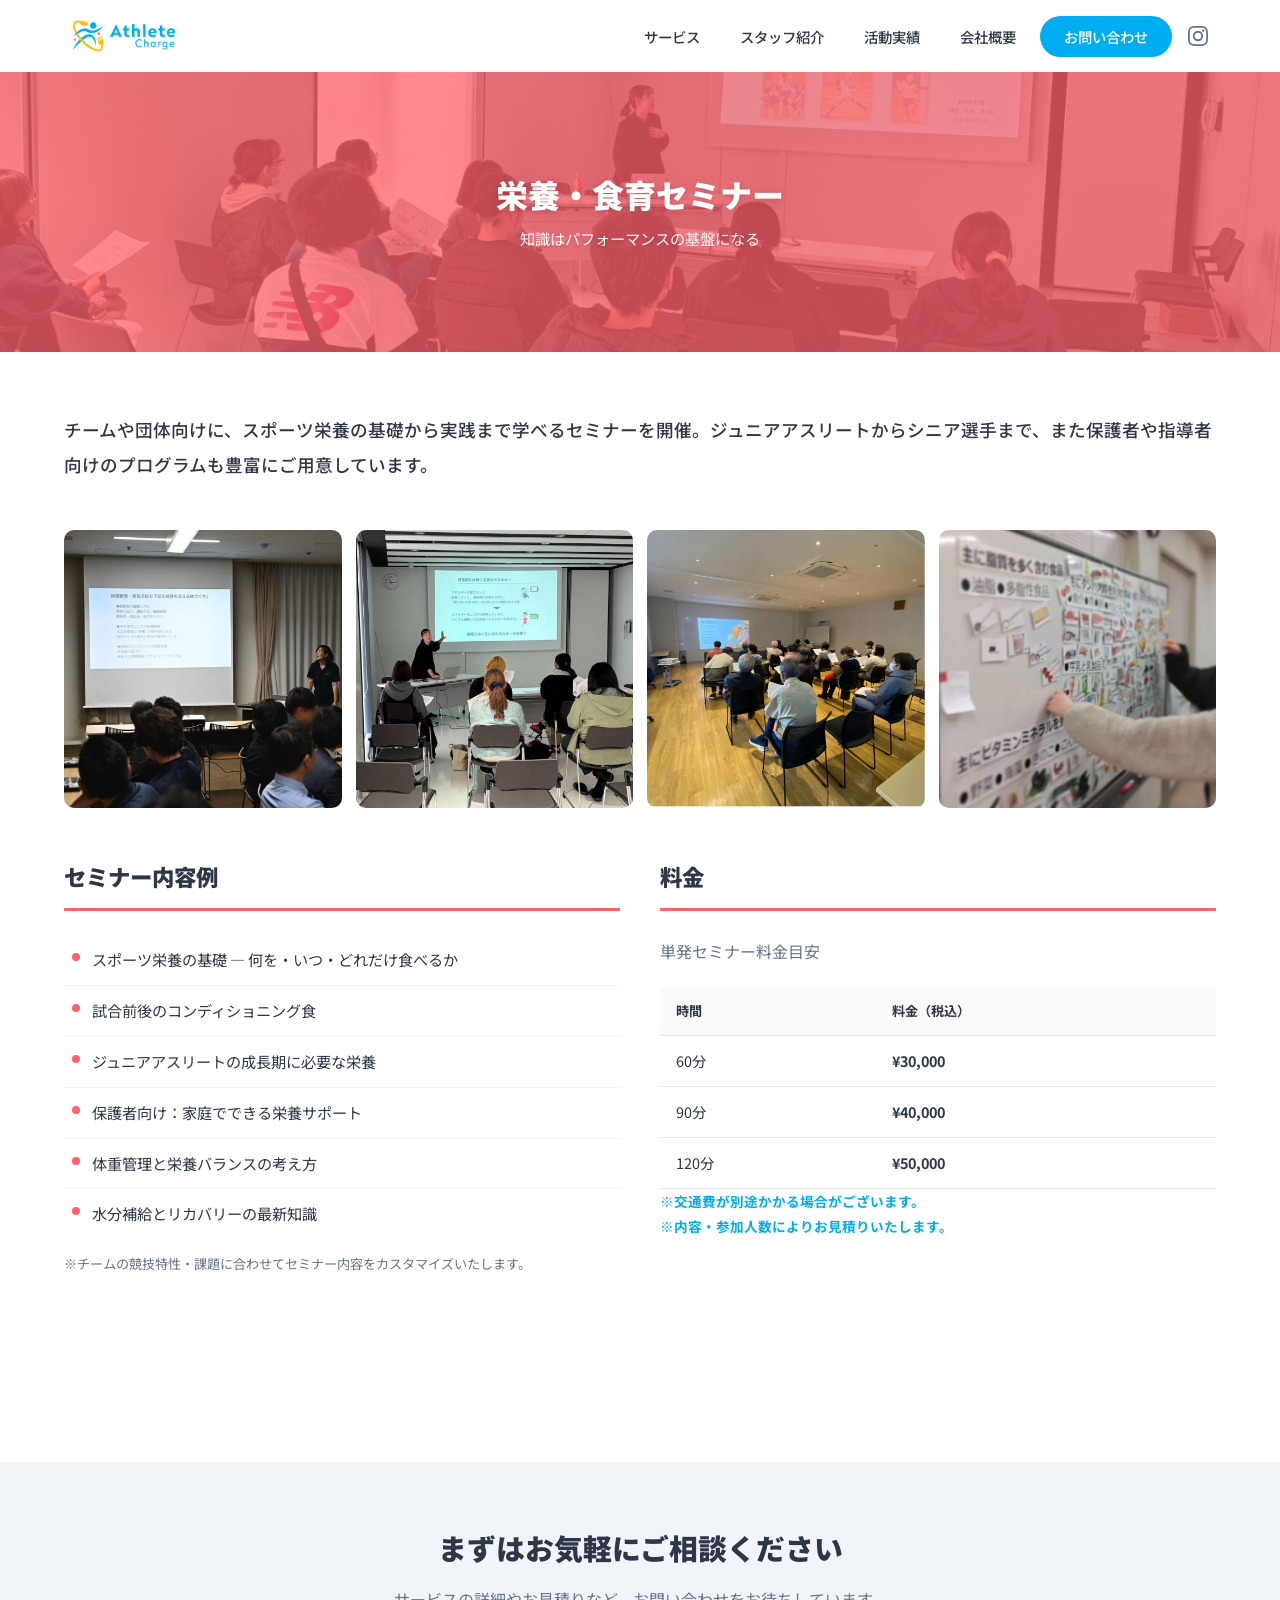
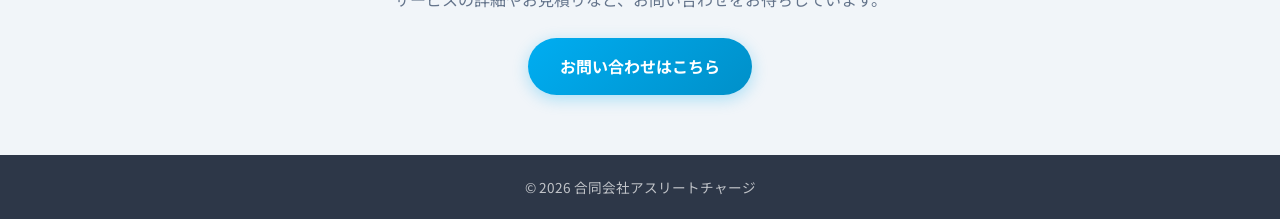
==== commit 75775955: "Add files via upload" ====
--- a/services/seminar.html
+++ b/services/seminar.html
@@ -55,7 +55,7 @@
     </div>
     <div class="container subpage-hero__content">
       <h1 class="subpage-hero__title">栄養・食育セミナー</h1>
-      <p class="subpage-hero__subtitle">知識が変われば、パフォーマンスが変わる</p>
+      <p class="subpage-hero__subtitle">知識はパフォーマンスの基盤になる</p>
     </div>
   </section>
 
--- a/css/style.css
+++ b/css/style.css
@@ -1124,6 +1124,71 @@
   color: var(--gray);
 }
 
+/* Contact form */
+.contact-form {
+  max-width: 600px;
+  margin: 0 auto;
+}
+
+.contact-form__group {
+  margin-bottom: 24px;
+}
+
+.contact-form__label {
+  display: block;
+  font-size: 0.9rem;
+  font-weight: 700;
+  color: var(--dark);
+  margin-bottom: 8px;
+}
+
+.contact-form__input,
+.contact-form__textarea {
+  width: 100%;
+  padding: 14px 16px;
+  font-size: 1rem;
+  font-family: inherit;
+  border: 1px solid #ddd;
+  border-radius: 4px;
+  background: #fff;
+  transition: border-color 0.2s;
+}
+
+.contact-form__input:focus,
+.contact-form__textarea:focus {
+  outline: none;
+  border-color: var(--blue);
+}
+
+.contact-form__textarea {
+  resize: vertical;
+}
+
+.contact-form__submit {
+  display: block;
+  width: 100%;
+  padding: 16px;
+  font-size: 1rem;
+  font-weight: 700;
+  cursor: pointer;
+  border: none;
+}
+
+.contact-form__result {
+  text-align: center;
+  margin-top: 16px;
+  font-size: 0.9rem;
+  font-weight: 700;
+}
+
+.contact-form__result--success {
+  color: var(--green);
+}
+
+.contact-form__result--error {
+  color: var(--red);
+}
+
 /* Privacy link */
 .contact__privacy {
   text-align: center;
